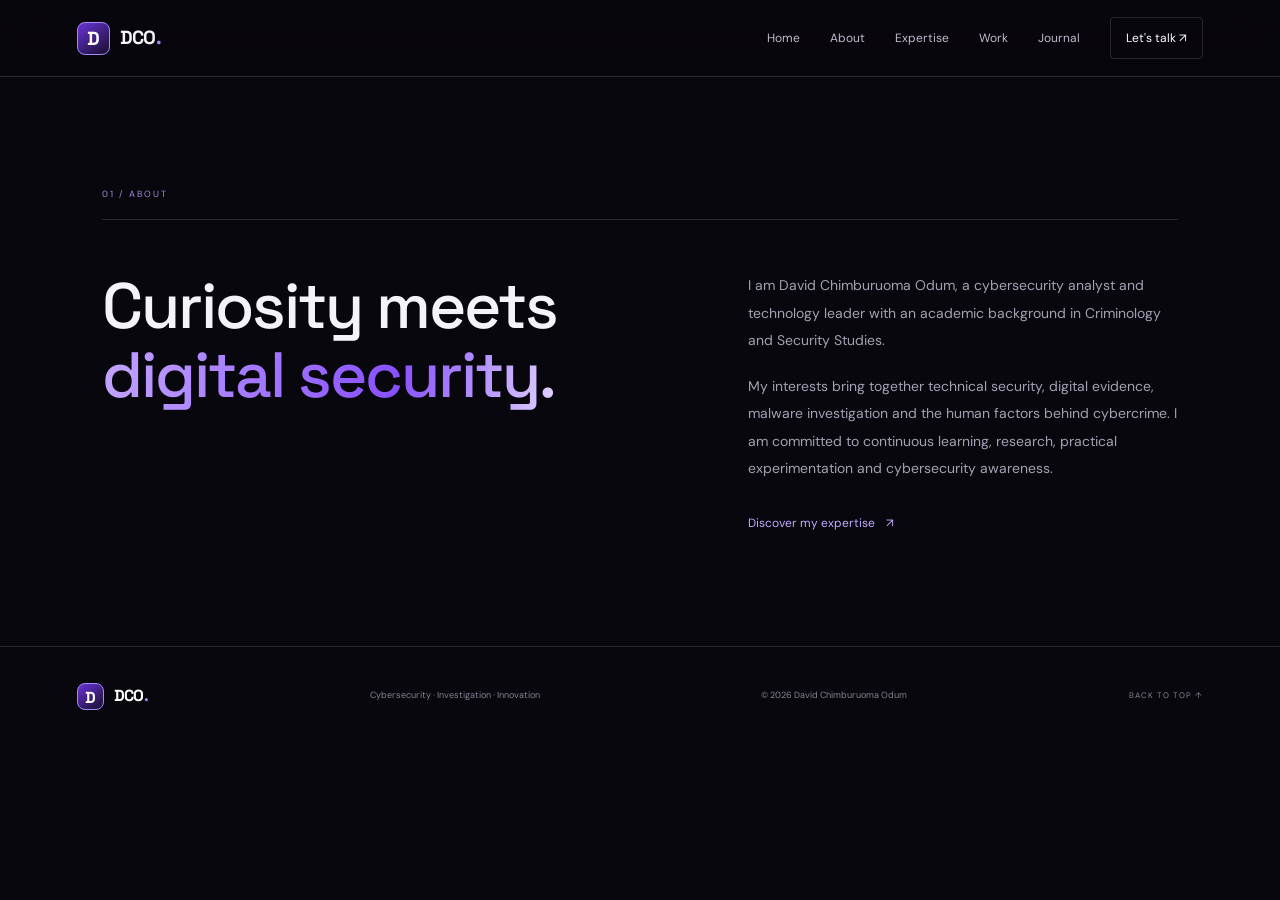
==== about.html @ 5244b2b3 "Add cybersecurity portfolio website" ====
<!DOCTYPE html>
<html lang="en">
<head>
  <meta charset="UTF-8">
  <meta name="viewport" content="width=device-width, initial-scale=1">
  <meta name="theme-color" content="#08070d">
  <meta name="description" content="Explore the portfolio of David Chimburuoma Odum, cybersecurity analyst, CEO and technology leader specializing in digital forensics, malware analysis and cyber awareness.">
  <title>About | David Chimburuoma Odum — Cybersecurity & Technology</title>
  <link rel="preconnect" href="https://fonts.googleapis.com">
  <link rel="preconnect" href="https://fonts.gstatic.com" crossorigin>
  <link href="https://fonts.googleapis.com/css2?family=DM+Sans:wght@400;500;600;700&family=Space+Grotesk:wght@400;500;600;700&display=swap" rel="stylesheet">
  <link rel="stylesheet" href="style.css">
</head>
<body>

<header class="site-header">
  <nav class="nav">
    <a class="brand" href="index.html" aria-label="DCO Home">
      <span class="brand-symbol">D</span>
      <span>DCO<span class="brand-dot">.</span></span>
    </a>

    <button class="menu-toggle" id="menu-toggle"
      aria-label="Open navigation" aria-expanded="false">☰</button>

    <div class="nav-links" id="nav-links">
      <a href="index.html">Home</a>
      <a href="about.html">About</a>
      <a href="expertise.html">Expertise</a>
      <a href="projects.html">Work</a>
      <a href="blog.html">Journal</a>
      <a class="nav-contact" href="contact.html">Let's talk ↗</a>
    </div>
  </nav>
</header>

<main>
<section class="intro-section section" id="about">
    <div class="section-index">01 / ABOUT</div>
    <div class="intro-grid">
      <h2>Curiosity meets<br><span>digital security.</span></h2>
      <div class="intro-copy">
        <p>
          I am David Chimburuoma Odum, a cybersecurity analyst and
          technology leader with an academic background in Criminology
          and Security Studies.
        </p>
        <p>
          My interests bring together technical security, digital
          evidence, malware investigation and the human factors behind
          cybercrime. I am committed to continuous learning, research,
          practical experimentation and cybersecurity awareness.
        </p>
        <a class="text-link" href="expertise.html">Discover my expertise <span>↗</span></a>
      </div>
    </div>
  </section>
</main>

<footer class="footer">
  <a class="brand" href="index.html"><span class="brand-symbol">D</span><span>DCO<span class="brand-dot">.</span></span></a>
  <p>Cybersecurity · Investigation · Innovation</p>
  <p>© <span id="year"></span> David Chimburuoma Odum</p>
  <a href="index.html" class="back-top">BACK TO TOP ↑</a>
</footer>


  <script src="script.js"></script>
</body>
</html>
---- style.css ----
:root {
  --bg: #08070d;
  --panel: #111019;
  --white: #f5f3fa;
  --muted: #a4a0b2;
  --purple: #8d45ff;
  --violet: #b19aff;
  --line: rgba(255,255,255,.13);
}

* { margin: 0; padding: 0; box-sizing: border-box; }

html { scroll-behavior: smooth; scroll-padding-top: 85px; }

body {
  background: var(--bg);
  color: var(--white);
  font-family: 'DM Sans', Arial, sans-serif;
  line-height: 1.7;
  overflow-x: hidden;
}

a { color: inherit; text-decoration: none; }
button, a { -webkit-tap-highlight-color: transparent; }
::selection { background: #8750ff; color: white; }

.site-header {
  position: sticky;
  top: 0;
  z-index: 100;
  background: rgba(8,7,13,.88);
  backdrop-filter: blur(18px);
  border-bottom: 1px solid var(--line);
}

.nav {
  max-width: 1500px;
  min-height: 76px;
  padding: 0 6%;
  margin: auto;
  display: flex;
  align-items: center;
  justify-content: space-between;
  gap: 24px;
}

.brand {
  display: inline-flex;
  align-items: center;
  gap: 10px;
  font-family: 'Space Grotesk', sans-serif;
  font-weight: 700;
  font-size: 19px;
  letter-spacing: -.7px;
}

.brand-symbol {
  width: 33px;
  height: 33px;
  display: grid;
  place-items: center;
  border: 1px solid #a18aff;
  color: white;
  background: linear-gradient(145deg,#6b32d9,#160f2c);
  border-radius: 8px;
}

.brand-dot { color: #a98aff; }

.nav-links { display: flex; align-items: center; gap: 30px; }
.nav-links a { color: #c0bbcc; font-size: 12px; transition: color .25s; }
.nav-links a:hover { color: #b99cff; }

.nav-links .nav-contact {
  padding: 10px 15px;
  border: 1px solid var(--line);
  border-radius: 4px;
  color: white;
}

.menu-toggle {
  display: none;
  background: transparent;
  border: 1px solid var(--line);
  color: white;
  font-size: 23px;
  border-radius: 6px;
  padding: 3px 10px;
}

.hero {
  min-height: 850px;
  height: calc(100svh - 76px);
  max-height: 1100px;
  min-width: 0;
  position: relative;
  isolation: isolate;
  overflow: hidden;
  padding: 0 6%;
  display: flex;
  flex-direction: column;
  justify-content: center;
  background:
    radial-gradient(ellipse at 74% 60%, rgba(73,30,157,.13), transparent 36%),
    #08070d;
}

.hero-topline, .hero-bottomline {
  position: absolute;
  left: 6%;
  right: 6%;
  display: flex;
  align-items: center;
  justify-content: space-between;
  color: #a5a0b2;
  font-size: 9px;
  letter-spacing: 1.5px;
}

.hero-topline { top: 30px; }
.hero-bottomline {
  bottom: 22px;
  padding-top: 15px;
  border-top: 1px solid var(--line);
}

.hero-bottomline a { font-size: 22px; color: white; }

.hero-copy {
  position: relative;
  z-index: 3;
  width: 59%;
  padding-bottom: 12px;
}

.eyebrow {
  color: #c0a5ff;
  font-size: 10px;
  font-weight: 600;
  letter-spacing: 2px;
  margin-bottom: 23px;
}

.live-dot {
  display: inline-block;
  width: 6px;
  height: 6px;
  margin-right: 8px;
  background: #b89aff;
  border-radius: 50%;
  box-shadow: 0 0 12px #9d68ff;
}

.hero h1 {
  font-family: 'Space Grotesk', sans-serif;
  font-size: clamp(52px, 7.5vw, 105px);
  line-height: .99;
  letter-spacing: -5px;
  font-weight: 500;
}

.hero h1 span, .section h2 span, .contact-section h2 span {
  color: #ad8aff;
  background: linear-gradient(100deg,#c4a6ff,#8750ff 65%,#e1d3ff);
  -webkit-background-clip: text;
  background-clip: text;
  -webkit-text-fill-color: transparent;
}

.hero-description {
  color: #b3aebe;
  max-width: 450px;
  font-size: 14px;
  line-height: 1.9;
  margin-top: 25px;
}

.hero-actions { display: flex; flex-wrap: wrap; gap: 12px; margin-top: 27px; }

.button {
  display: inline-flex;
  align-items: center;
  justify-content: center;
  gap: 13px;
  padding: 13px 18px;
  border-radius: 3px;
  font-size: 11px;
  font-weight: 700;
  transition: transform .25s, background .25s, border-color .25s;
}

.button:hover { transform: translateY(-3px); }

.button-light {
  color: #11091d;
  background: linear-gradient(105deg,#d5c0ff,#a17bff);
}

.button-outline { border: 1px solid #51465f; color: white; }
.button-outline:hover { border-color: #bd9bff; }

.hero-specialties {
  display: flex;
  flex-wrap: wrap;
  gap: 10px 22px;
  margin-top: 45px;
  color: #827c90;
  font-size: 8px;
  letter-spacing: 1px;
}

.cube-scene {
  position: absolute;
  width: min(48vw, 570px);
  height: min(48vw, 570px);
  right: 2%;
  top: 48%;
  transform: translateY(-43%);
  perspective: 1000px;
  z-index: 1;
}

.cube-glow {
  position: absolute;
  inset: 14%;
  border-radius: 50%;
  background: #5c1cff;
  filter: blur(90px);
  opacity: .46;
  animation: glowPulse 5s ease-in-out infinite alternate;
}

.cube {
  width: 47%;
  height: 47%;
  position: absolute;
  top: 25%;
  left: 26.5%;
  transform-style: preserve-3d;
  transform: rotateX(-25deg) rotateY(-35deg);
  animation: cubeFloat 8s ease-in-out infinite, cubeRotate 24s linear infinite;
}

.cube-face {
  position: absolute;
  width: 100%;
  height: 100%;
  border: 1px solid #b19aff;
  background:
    linear-gradient(rgba(127,70,255,.17) 1px, transparent 1px),
    linear-gradient(90deg,rgba(127,70,255,.17) 1px, transparent 1px),
    linear-gradient(135deg,rgba(104,40,255,.3),rgba(17,8,45,.85));
  background-size: 12px 12px,12px 12px,100% 100%;
  box-shadow: inset 0 0 35px rgba(131,57,255,.45), 0 0 20px rgba(123,60,255,.3);
}

.cube-face.front { transform: translateZ(85px); }
.cube-face.back { transform: rotateY(180deg) translateZ(85px); }
.cube-face.right { transform: rotateY(90deg) translateZ(85px); }
.cube-face.left { transform: rotateY(-90deg) translateZ(85px); }
.cube-face.top { transform: rotateX(90deg) translateZ(85px); }
.cube-face.bottom { transform: rotateX(-90deg) translateZ(85px); }

.cube-orbit {
  position: absolute;
  top: 19%;
  left: 13%;
  width: 75%;
  height: 61%;
  border: 1px solid rgba(166,119,255,.32);
  border-radius: 50%;
  transform: rotate(-32deg);
}

.orbit-two {
  transform: rotate(58deg);
  border-color: rgba(119,85,255,.22);
}

.cube-caption {
  position: absolute;
  bottom: 10%;
  right: 2%;
  font-size: 8px;
  letter-spacing: 2px;
  color: #c4b4ff;
}

.cube-caption span { color: #73638d; }

.section { padding: 110px 8%; max-width: 1500px; margin: auto; }

.section-index {
  color: #a58ae4;
  font-size: 9px;
  letter-spacing: 2px;
  padding-bottom: 17px;
  border-bottom: 1px solid var(--line);
  margin-bottom: 52px;
}

.intro-grid {
  display: grid;
  grid-template-columns: 1fr .8fr;
  gap: 10%;
}

.section h2, .contact-section h2 {
  font-family: 'Space Grotesk', sans-serif;
  font-size: clamp(37px,5vw,65px);
  line-height: 1.08;
  letter-spacing: -2px;
  font-weight: 500;
}

.intro-copy p {
  color: var(--muted);
  font-size: 14px;
  margin-bottom: 19px;
  line-height: 1.95;
}

.text-link { display: inline-block; margin-top: 12px; font-size: 12px; color: #c3aaff; }
.text-link span { margin-left: 8px; }

.section-heading { display: flex; justify-content: space-between; align-items: end; gap: 25px; margin-bottom: 42px; }
.section-heading p { max-width: 300px; color: var(--muted); font-size: 12px; }

.expertise-grid { display: grid; grid-template-columns: repeat(2,minmax(0,1fr)); gap: 16px; }

.feature-card {
  padding: 25px;
  position: relative;
  border: 1px solid var(--line);
  background: linear-gradient(145deg,#11101a,#0b0a11);
  overflow: hidden;
  transition: border-color .3s, transform .3s;
}

.feature-card:hover { transform: translateY(-5px); border-color: #7650b9; }
.feature-number { color: #a48ad6; font-size: 10px; }

.feature-art {
  height: 180px;
  margin: 22px 0;
  display: flex;
  align-items: center;
  justify-content: center;
  position: relative;
  overflow: hidden;
  background: radial-gradient(ellipse,#26144c,#0b0912 70%);
  color: #bca4ff;
}

.art-malware {
  gap: 18px;
  font-family: monospace;
  font-size: 24px;
  background:
    repeating-linear-gradient(0deg,transparent 0 15px,rgba(157,106,255,.07) 16px),
    radial-gradient(ellipse,#251046,#0b0912 70%);
}

.art-malware span:nth-child(2) { transform: translateY(-25px); color: #e0cfff; }
.art-malware span:nth-child(3) { transform: translateY(20px); }

.art-forensics { background: radial-gradient(circle,#312064,#0b0912 70%); }

.scan-ring {
  width: 120px; height: 120px;
  border: 1px solid #986aff;
  border-radius: 50%;
  box-shadow: 0 0 35px #622bb7, inset 0 0 25px #622bb7;
}

.scan-ring::before, .scan-ring::after {
  content: "";
  position: absolute;
  inset: 15px;
  border: 1px dashed #a989ff;
  border-radius: 50%;
}

.scan-ring::after { inset: 32px; }

.scan-core {
  position: absolute;
  font: 42px 'Space Grotesk',sans-serif;
  color: white;
}

.art-awareness {
  flex-direction: column;
  align-items: flex-start;
  padding-left: 12%;
  font: 500 clamp(22px,3vw,36px) 'Space Grotesk',sans-serif;
  background: radial-gradient(ellipse at 80% 30%,#2b1751,#0b0912 72%);
}

.art-awareness span:last-child { color: #b49aff; }

.art-leadership { font: 500 24px 'Space Grotesk',sans-serif; text-align: center; }
.leadership-orbit { position: absolute; width: 160px; height: 160px; border: 1px solid #7750be; border-radius: 50%; box-shadow: 0 0 30px #49207d; }
.art-leadership span:last-child { z-index: 1; }

.feature-card h3, .project-info h3, .journal-card h3 {
  font: 500 21px 'Space Grotesk',sans-serif;
  margin-bottom: 12px;
}

.feature-card p, .project-info p, .journal-card p { color: var(--muted); font-size: 12px; line-height: 1.9; }

.card-footer { display: block; margin-top: 23px; font-size: 8px; letter-spacing: 1.5px; color: #a991df; }

.project-list { display: grid; gap: 24px; }

.project {
  display: grid;
  grid-template-columns: 1.1fr .9fr;
  border: 1px solid var(--line);
  background: #0d0b14;
  transition: border-color .3s;
}

.project:hover { border-color: #7650b9; }

.project-visual {
  min-height: 250px;
  position: relative;
  display: grid;
  place-items: center;
  overflow: hidden;
  background: radial-gradient(ellipse,#27124a,#0c0a12 70%);
}

.project-visual > span {
  position: absolute; top: 16px; left: 18px;
  font-size: 10px; color: #ad91ed;
}

.terminal-art {
  font: 14px/2 monospace;
  padding: 23px;
  width: 75%;
  border: 1px solid #6d48a6;
  background: rgba(9,8,16,.9);
  box-shadow: 0 0 50px rgba(113,50,255,.13);
  color: #d7c6ff;
}

.terminal-art span { color: #9e82e7; }

.project-two { background: radial-gradient(ellipse,#172b49,#0b0a12 72%); }

.radar-art {
  width: 150px; height: 150px;
  border-radius: 50%;
  border: 1px solid #73b9ff;
  background: repeating-radial-gradient(circle,transparent 0 20px,rgba(90,165,255,.23) 21px 22px);
  position: relative;
}

.radar-art::before {
  content: "";
  position: absolute;
  left: 50%; top: 0; height: 50%;
  width: 1px; background: #7cbbff;
  transform-origin: bottom;
  animation: radar 5s linear infinite;
}

.radar-art i {
  position: absolute;
  width: 5px; height: 5px;
  border-radius: 50%; background: #b9e0ff;
  top: 30%; left: 65%;
  box-shadow: 0 0 12px #7abaff;
}

.radar-art i:nth-child(2) { top: 65%; left: 35%; }
.radar-art i:nth-child(3) { top: 42%; left: 28%; }

.project-three { background: radial-gradient(ellipse,#35204d,#0b0a12 70%); }

.research-art {
  font: 500 25px/1.4 'Space Grotesk',sans-serif;
  letter-spacing: 3px;
  text-align: center;
  color: #d6c1ff;
  text-shadow: 0 0 30px #9555ff;
}

.project-info { padding: 32px; align-self: center; }
.project-type, .journal-meta { display: block; color: #b094ed; font-size: 8px; letter-spacing: 1.5px; margin-bottom: 15px; }
.project-status { display: inline-block; margin-top: 22px; font-size: 8px; letter-spacing: 1px; color: #b9a9d9; border: 1px solid var(--line); padding: 6px 9px; }
.disclaimer { margin-top: 20px; color: #827d8e; font-size: 10px; }

.journal-grid { display: grid; grid-template-columns: repeat(3,minmax(0,1fr)); gap: 17px; }

.journal-card { border: 1px solid var(--line); padding: 14px 14px 22px; background: #0d0b14; }
.journal-art { height: 155px; margin-bottom: 22px; position: relative; display: grid; place-items: center; overflow: hidden; }
.journal-art > span:first-child { position: absolute; top: 12px; left: 13px; font-size: 9px; }
.journal-blue { background: radial-gradient(ellipse,#233c62,#10101a 75%); }
.journal-purple { background: radial-gradient(ellipse,#462273,#110b19 75%); }
.journal-green { background: radial-gradient(ellipse,#17443e,#0a1112 75%); }
.journal-symbol { font: 500 65px 'Space Grotesk',sans-serif; opacity: .8; }
.journal-card h3 { font-size: 17px; }
.journal-card p { margin-bottom: 18px; }
.coming-soon { font-size: 8px; color: #ad95e0; letter-spacing: 1px; }

.ad-placeholder {
  min-height: 100px;
  margin-top: 50px;
  border: 1px dashed #3a3249;
  display: flex;
  flex-direction: column;
  align-items: center;
  justify-content: center;
  gap: 5px;
  text-align: center;
  color: #7e788c;
  padding: 20px;
}

.ad-placeholder span { font-size: 8px; letter-spacing: 2px; }
.ad-placeholder p { font-size: 10px; }

.contact-section {
  position: relative;
  isolation: isolate;
  overflow: hidden;
  text-align: center;
  max-width: 1200px;
  margin: 20px auto 70px;
  padding: 85px 8%;
  border: 1px solid var(--line);
  background: radial-gradient(ellipse at 50% 100%,rgba(91,42,164,.22),transparent 55%),#0d0a14;
}

.contact-section .section-index { text-align: left; }
.contact-section .eyebrow { margin-bottom: 22px; }
.contact-section h2 { font-size: clamp(45px,7vw,78px); }
.contact-description { max-width: 480px; margin: 22px auto 27px; color: var(--muted); font-size: 13px; }
.contact-url { margin-top: 35px; font-size: 8px; letter-spacing: 2px; color: #81768f; }

.contact-orb {
  position: absolute;
  z-index: -1;
  width: 300px; height: 300px;
  border-radius: 50%;
  background: #5820b0;
  opacity: .13;
  filter: blur(90px);
  left: calc(50% - 150px);
  bottom: -200px;
}

.footer {
  border-top: 1px solid var(--line);
  min-height: 100px;
  padding: 28px 6%;
  display: flex;
  align-items: center;
  justify-content: space-between;
  gap: 20px;
  color: #898394;
  font-size: 9px;
}

.footer .brand { color: white; font-size: 16px; }
.footer .brand-symbol { width: 27px; height: 27px; }
.back-top { font-size: 8px; letter-spacing: 1px; }

@keyframes cubeFloat {
  0%,100% { translate: 0 0; }
  50% { translate: 0 -16px; }
}

@keyframes cubeRotate {
  from { rotate: 0deg; }
  to { rotate: 360deg; }
}

@keyframes glowPulse {
  from { opacity: .28; transform: scale(.88); }
  to { opacity: .58; transform: scale(1.12); }
}

@keyframes radar {
  from { transform: rotate(0deg); }
  to { transform: rotate(360deg); }
}

@media (min-width: 1200px) {
  .hero { padding-left: 8%; padding-right: 8%; }
  .hero-copy { width: 54%; }
  .cube-scene { right: 6%; }
}

@media (max-width: 850px) {
  .hero { min-height: 790px; height: auto; }
  .hero-copy { width: 75%; }
  .cube-scene { width: 440px; height: 440px; right: -100px; top: 56%; opacity: .78; }
  .intro-grid { grid-template-columns: 1fr; gap: 30px; }
  .section-heading { align-items: flex-start; flex-direction: column; }
  .journal-grid { grid-template-columns: repeat(2,minmax(0,1fr)); }
  .footer { flex-wrap: wrap; }
}

@media (max-width: 600px) {
  .nav { min-height: 67px; padding: 0 5%; }
  .menu-toggle { display: block; }
  .nav-links {
    display: none;
    position: absolute;
    top: 66px;
    left: 0;
    right: 0;
    padding: 22px 6%;
    background: rgba(8,7,13,.98);
    border-bottom: 1px solid var(--line);
    flex-direction: column;
    align-items: stretch;
    gap: 19px;
  }
  .nav-links.open { display: flex; }
  .nav-links a { font-size: 13px; }
  .nav-links .nav-contact { text-align: center; }

  .hero {
    min-height: 810px;
    height: calc(100svh - 67px);
    max-height: 1000px;
    padding: 110px 6% 70px;
    justify-content: flex-start;
  }

  .hero-topline { top: 23px; font-size: 7px; letter-spacing: .8px; gap: 15px; }
  .hero-topline span:last-child { text-align: right; }
  .hero-copy { width: 100%; padding-top: 25px; }
  .hero h1 { font-size: clamp(51px,13vw,76px); letter-spacing: -3px; }
  .hero-description { max-width: 350px; font-size: 12px; margin-top: 18px; }
  .hero .eyebrow { font-size: 8px; letter-spacing: 1.2px; margin-bottom: 20px; }
  .hero-actions { gap: 9px; margin-top: 22px; }
  .button { padding: 12px 13px; font-size: 10px; }
  .hero-specialties { gap: 9px 15px; margin-top: 25px; font-size: 7px; }

  .cube-scene {
    width: 320px;
    height: 320px;
    top: auto;
    bottom: 15px;
    right: -25px;
    transform: none;
    opacity: .75;
  }

  .cube-face.front { transform: translateZ(48px); }
  .cube-face.back { transform: rotateY(180deg) translateZ(48px); }
  .cube-face.right { transform: rotateY(90deg) translateZ(48px); }
  .cube-face.left { transform: rotateY(-90deg) translateZ(48px); }
  .cube-face.top { transform: rotateX(90deg) translateZ(48px); }
  .cube-face.bottom { transform: rotateX(-90deg) translateZ(48px); }

  .cube-glow { filter: blur(55px); }
  .cube-caption { font-size: 7px; }
  .hero-bottomline { bottom: 10px; font-size: 7px; }

  .section { padding: 75px 6%; }
  .section-index { margin-bottom: 35px; }
  .section h2 { font-size: 39px; letter-spacing: -1.5px; }
  .expertise-grid { grid-template-columns: 1fr; }
  .feature-art { height: 165px; }
  .project { grid-template-columns: 1fr; }
  .project-visual { min-height: 210px; }
  .project-info { padding: 24px; }
  .journal-grid { grid-template-columns: 1fr; }
  .journal-art { height: 190px; }
  .contact-section { margin: 10px 5% 40px; padding: 55px 6%; }
  .contact-section h2 { font-size: 48px; }
  .footer { justify-content: center; text-align: center; flex-direction: column; gap: 12px; }
}

@media (prefers-reduced-motion: reduce) {
  *, *::before, *::after {
    animation-duration: .01ms !important;
    animation-iteration-count: 1 !important;
    scroll-behavior: auto !important;
    transition-duration: .01ms !important;
  }
}

.reveal {
  opacity: 0;
  transform: translateY(20px);
  transition: opacity .7s ease, transform .7s ease;
}

.reveal.visible {
  opacity: 1;
  transform: translateY(0);
}

/* DCO CYBERSECURITY JOURNAL */
.blog-page { min-height: 70vh; }

.blog-hero {
  padding: 100px 8% 75px;
  border-bottom: 1px solid var(--line);
  background:
    radial-gradient(ellipse at 80% 30%,rgba(94,44,174,.2),transparent 42%),
    var(--bg);
}

.blog-hero h1 {
  max-width: 1000px;
  font: 500 clamp(42px,7vw,82px)/1.08 'Space Grotesk',sans-serif;
  letter-spacing: -3px;
}

.blog-hero h1 span {
  color: #ad8aff;
  background: linear-gradient(100deg,#c4a6ff,#8750ff,#e1d3ff);
  -webkit-background-clip: text;
  background-clip: text;
  -webkit-text-fill-color: transparent;
}

.blog-intro {
  max-width: 610px;
  margin-top: 25px;
  color: var(--muted);
  font-size: 14px;
  line-height: 1.9;
}

.blog-meta {
  margin-top: 30px;
  color: #a58ae4;
  font-size: 9px;
  letter-spacing: 1.5px;
}

.blog-content { max-width: 1000px; margin: auto; padding: 70px 6%; }

.blog-article {
  padding: 45px 0;
  border-bottom: 1px solid var(--line);
  scroll-margin-top: 100px;
}

.article-top { display: flex; justify-content: space-between; gap: 15px; }

.article-category, .article-number {
  color: #b49aff;
  font-size: 9px;
  letter-spacing: 1.4px;
}

.article-number { color: #797287; }

.blog-article h2 {
  margin: 22px 0;
  font: 500 clamp(29px,4vw,43px)/1.2 'Space Grotesk',sans-serif;
  letter-spacing: -1.4px;
}

.article-lead {
  font-size: 16px !important;
  color: #c6bfd2 !important;
  line-height: 1.9 !important;
  margin-bottom: 30px !important;
}

.blog-article h3 {
  margin: 28px 0 10px;
  font: 600 19px 'Space Grotesk',sans-serif;
}

.blog-article p, .blog-article li {
  color: #aaa4b6;
  font-size: 13px;
  line-height: 2;
}

.blog-article ul, .blog-article ol { padding-left: 23px; margin: 12px 0 22px; }
.blog-article li { padding: 5px 0 5px 4px; }
.blog-article strong { color: #eee7ff; }

.article-callout {
  margin: 28px 0;
  padding: 20px;
  border-left: 2px solid #a37aff;
  background: #12101b;
  color: #c3b9d7;
  font-size: 13px;
  line-height: 1.9;
}

.article-note { margin-top: 20px; font-size: 11px !important; color: #837b91 !important; }

.share-button {
  margin-top: 24px;
  padding: 12px 17px;
  color: #e9ddff;
  background: #171121;
  border: 1px solid #514066;
  border-radius: 3px;
  font: 600 11px 'DM Sans',sans-serif;
  cursor: pointer;
}

.share-button:hover { border-color: #b49aff; }

.blog-cta {
  margin: 0 6% 70px;
  padding: 60px 7%;
  text-align: center;
  border: 1px solid var(--line);
  background: radial-gradient(ellipse at 50% 100%,rgba(91,42,164,.22),transparent 60%),#0d0a14;
}

.blog-cta h2 {
  font: 500 clamp(35px,5vw,55px) 'Space Grotesk',sans-serif;
}

.blog-cta > p:not(.eyebrow) {
  max-width: 550px;
  margin: 18px auto 25px;
  color: var(--muted);
  font-size: 13px;
}

@media(max-width:600px) {
  .blog-hero { padding: 75px 6% 55px; }
  .blog-hero h1 { letter-spacing: -1.8px; }
  .blog-content { padding: 45px 6%; }
  .blog-article { padding: 32px 0; }
  .article-top { flex-wrap: wrap; }
  .blog-article h2 { font-size: 30px; }
  .blog-article p, .blog-article li { font-size: 12px; }
  .blog-cta { padding: 42px 6%; }
}

/* CLICK-TO-OPEN PAGE NAVIGATION */
main > section.page-hidden {
  display: none !important;
}

main > section.page-active {
  display: block;
  animation: pageAppear .35s ease;
}

main > section.hero.page-active {
  display: flex;
}

.nav-links a[aria-current="page"] {
  color: #c5aaff;
  border-bottom: 1px solid #a783ff;
}

@keyframes pageAppear {
  from {
    opacity: 0;
    transform: translateY(8px);
  }
  to {
    opacity: 1;
    transform: translateY(0);
  }
}
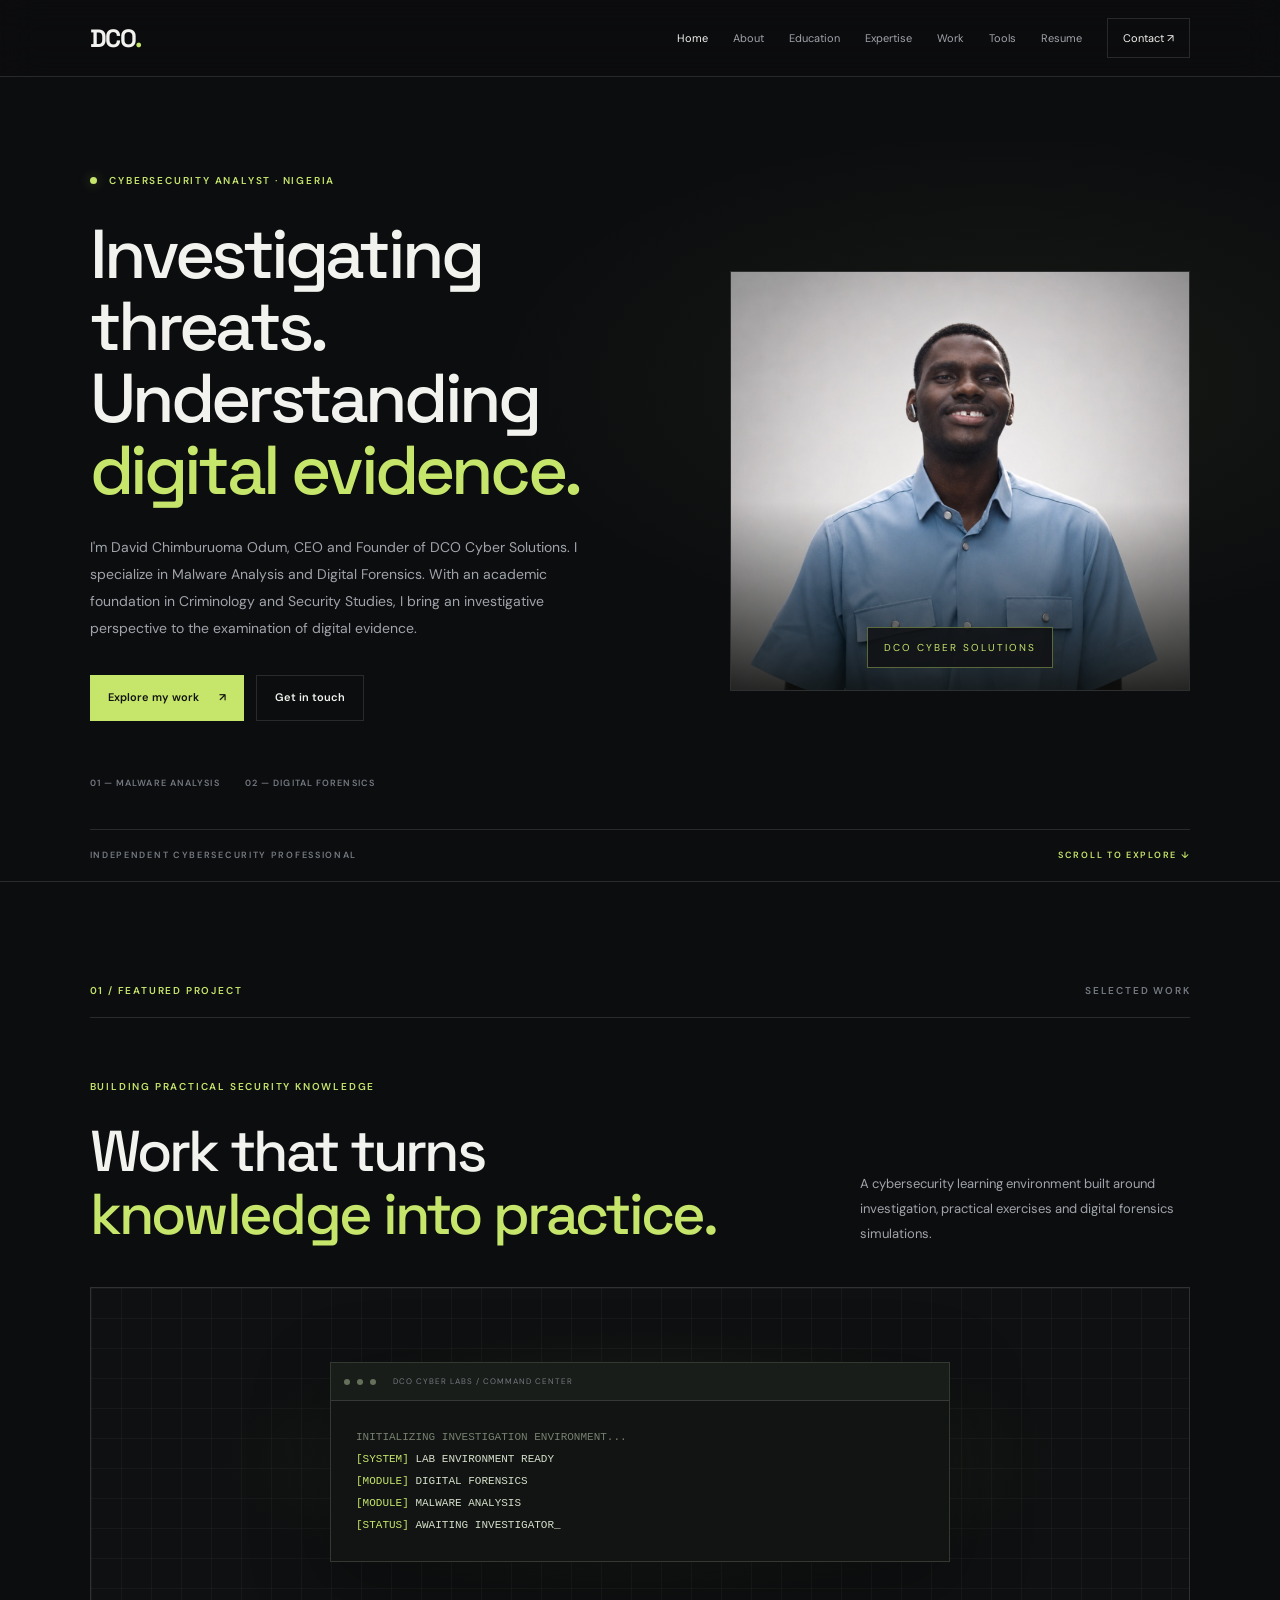
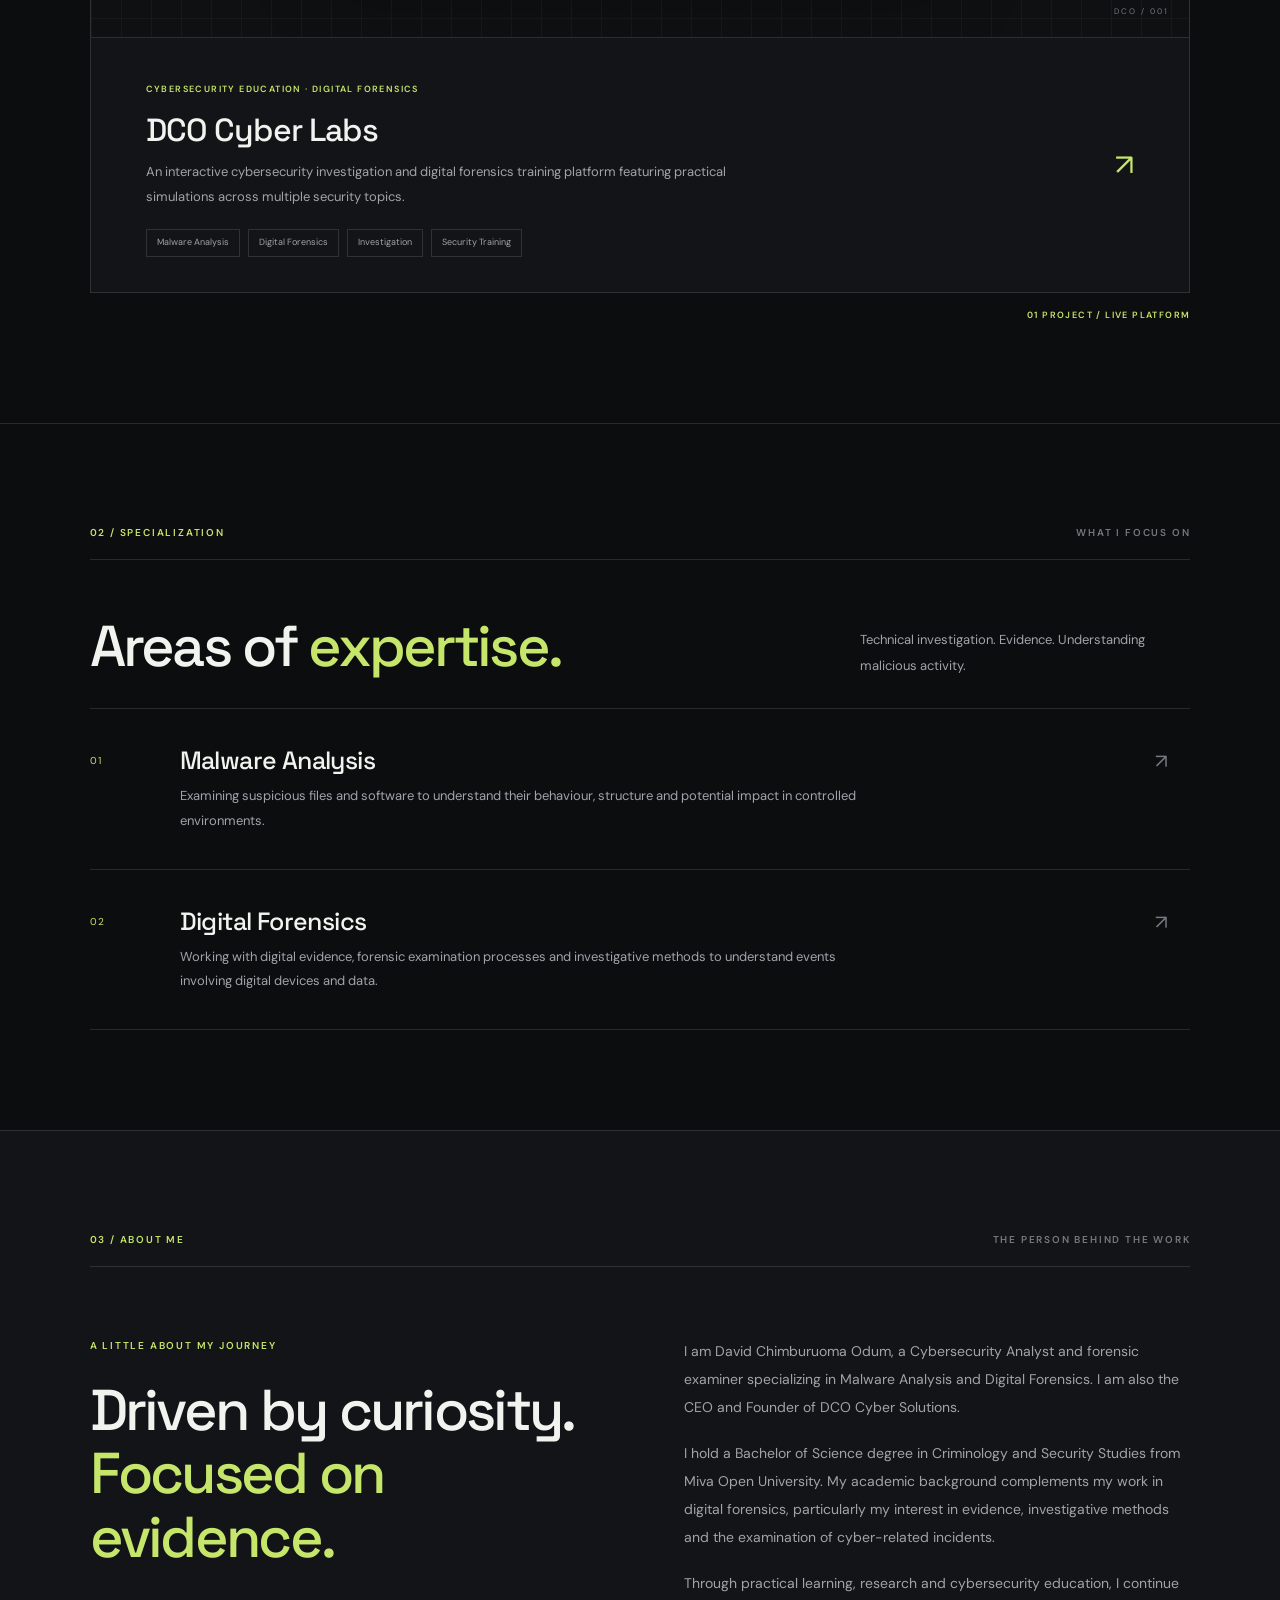
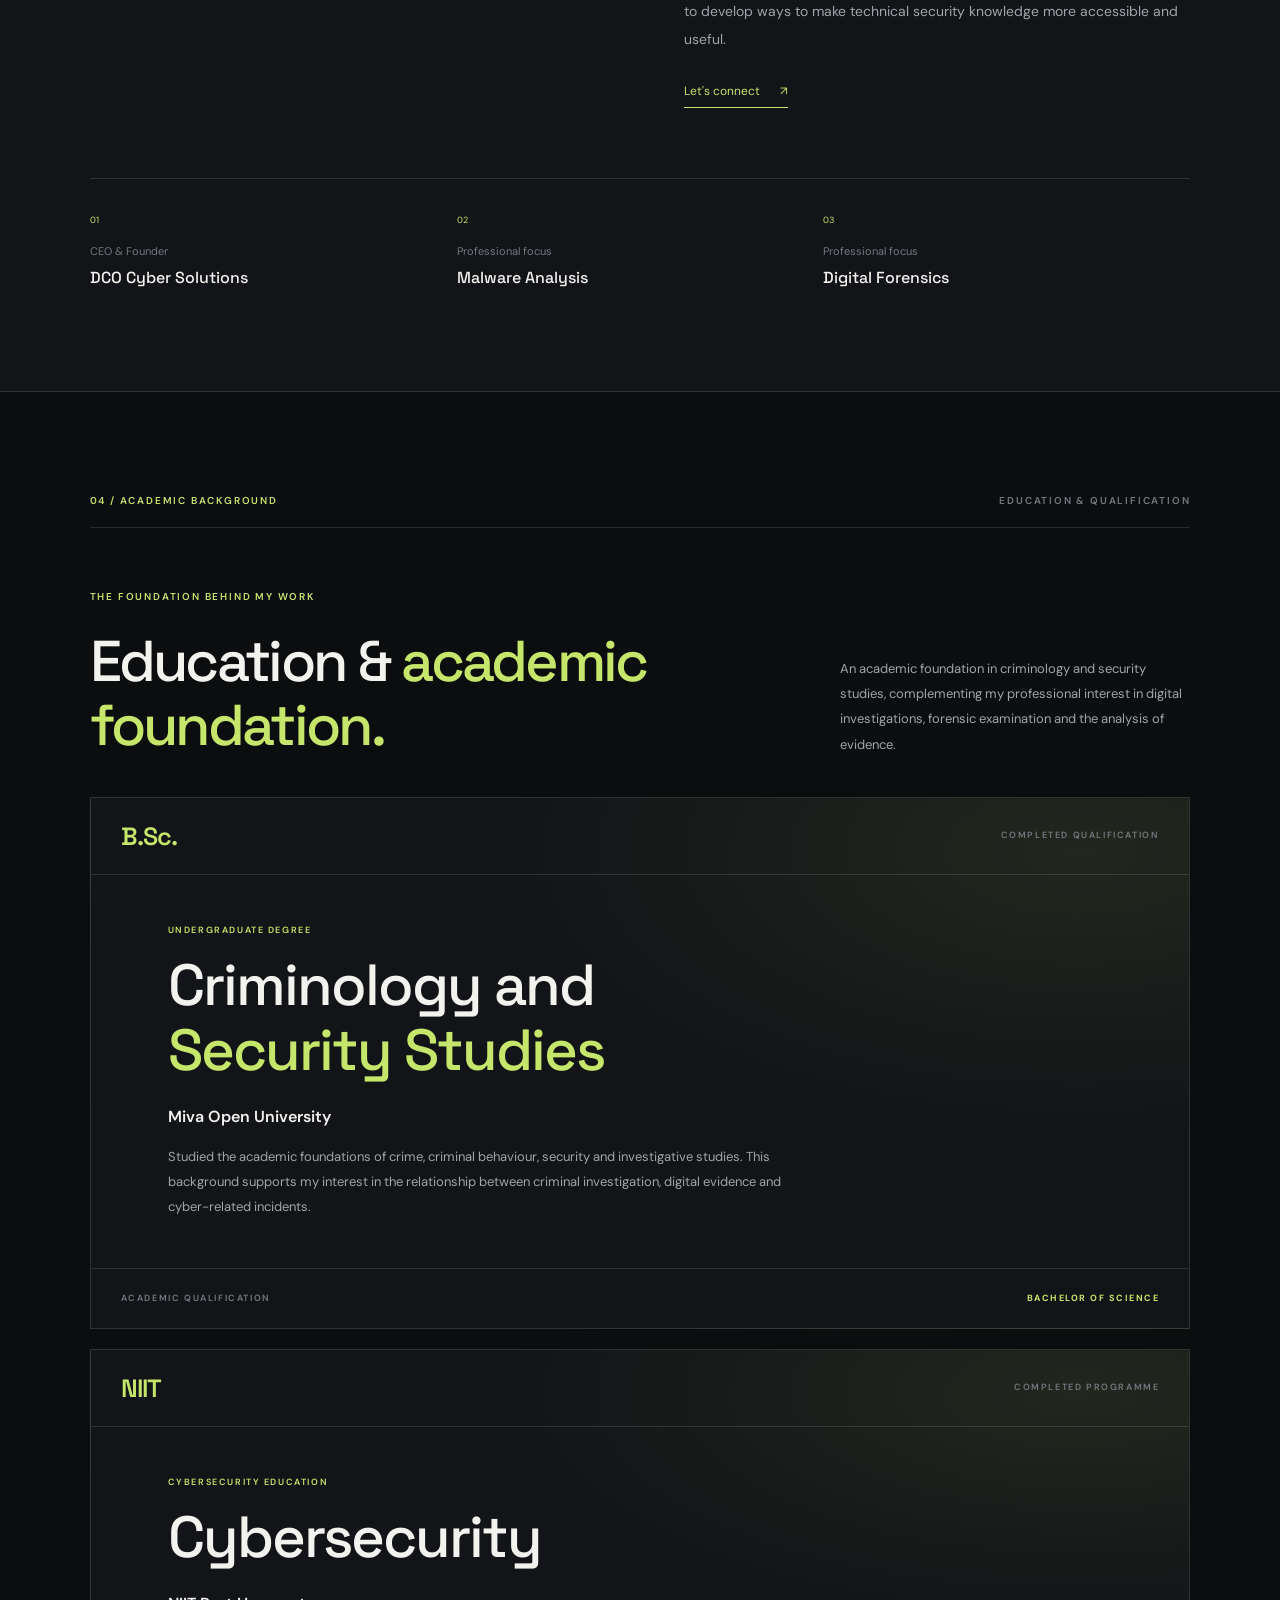
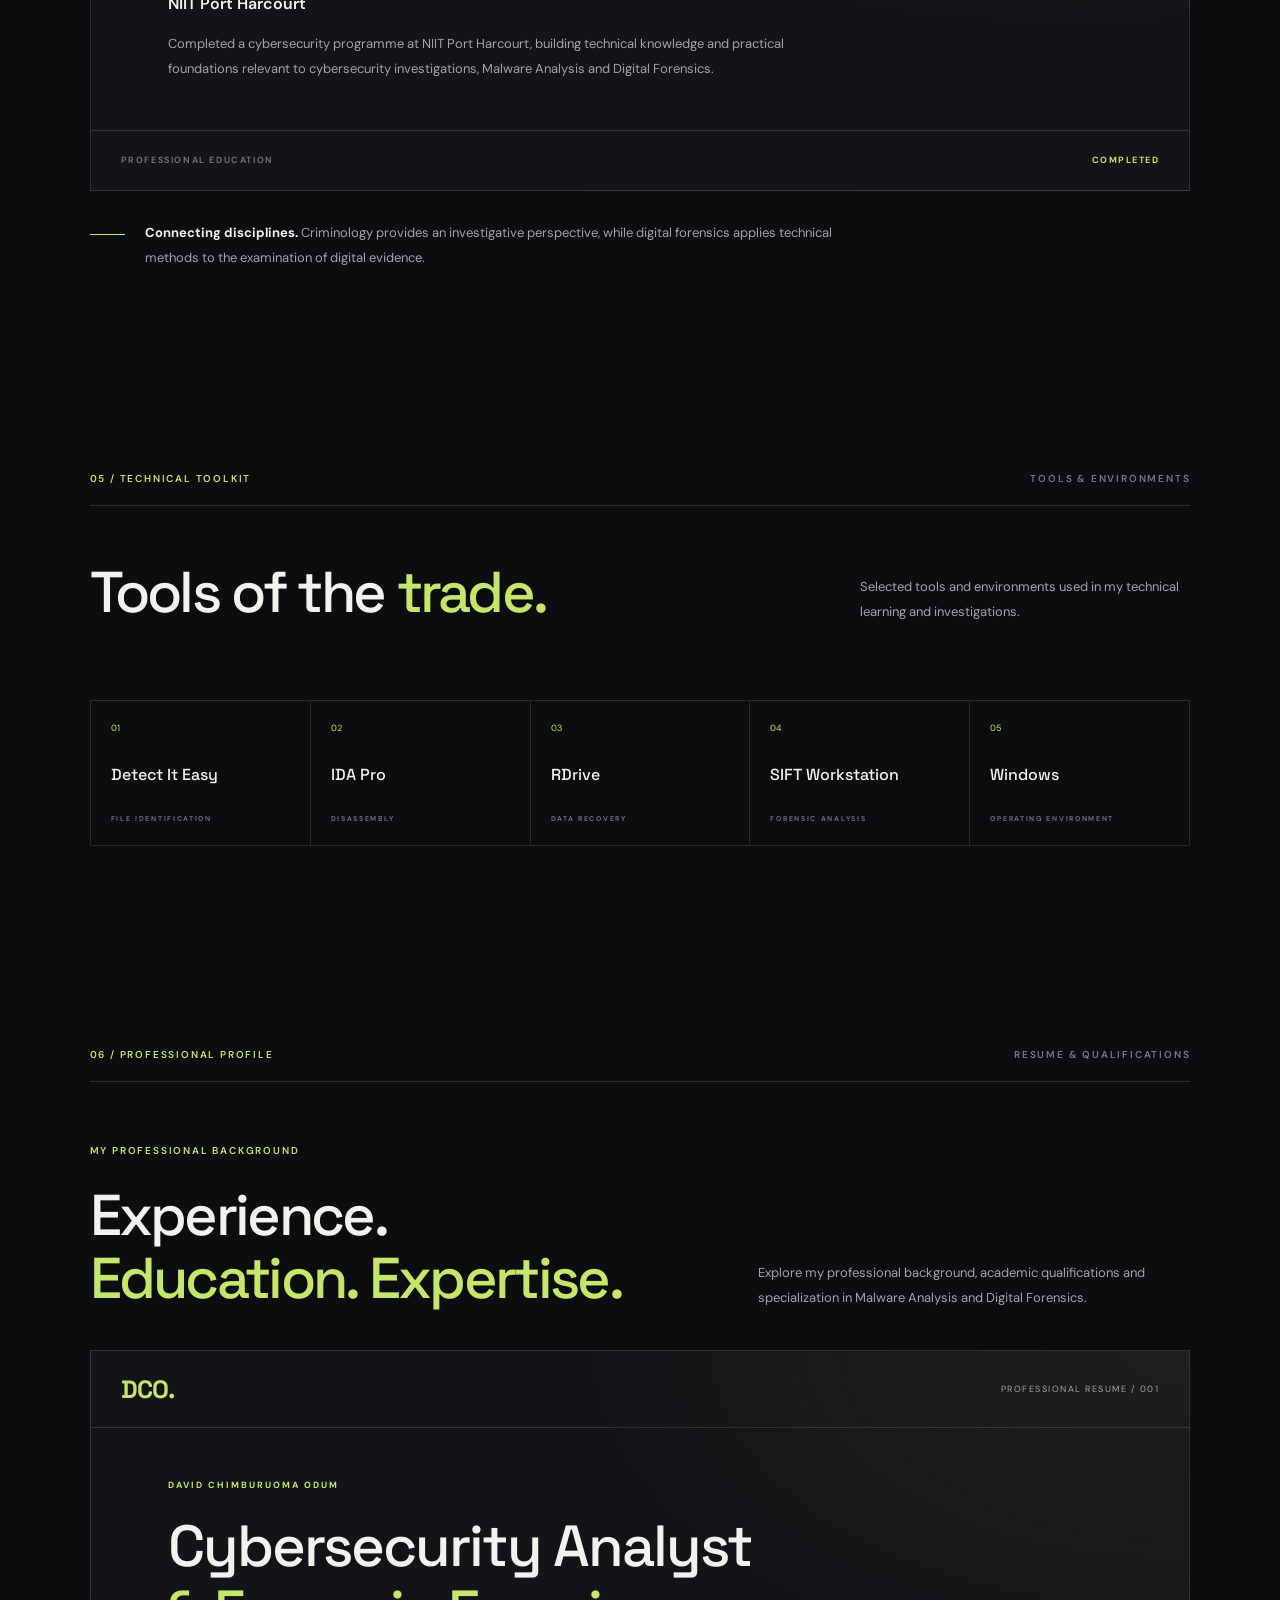
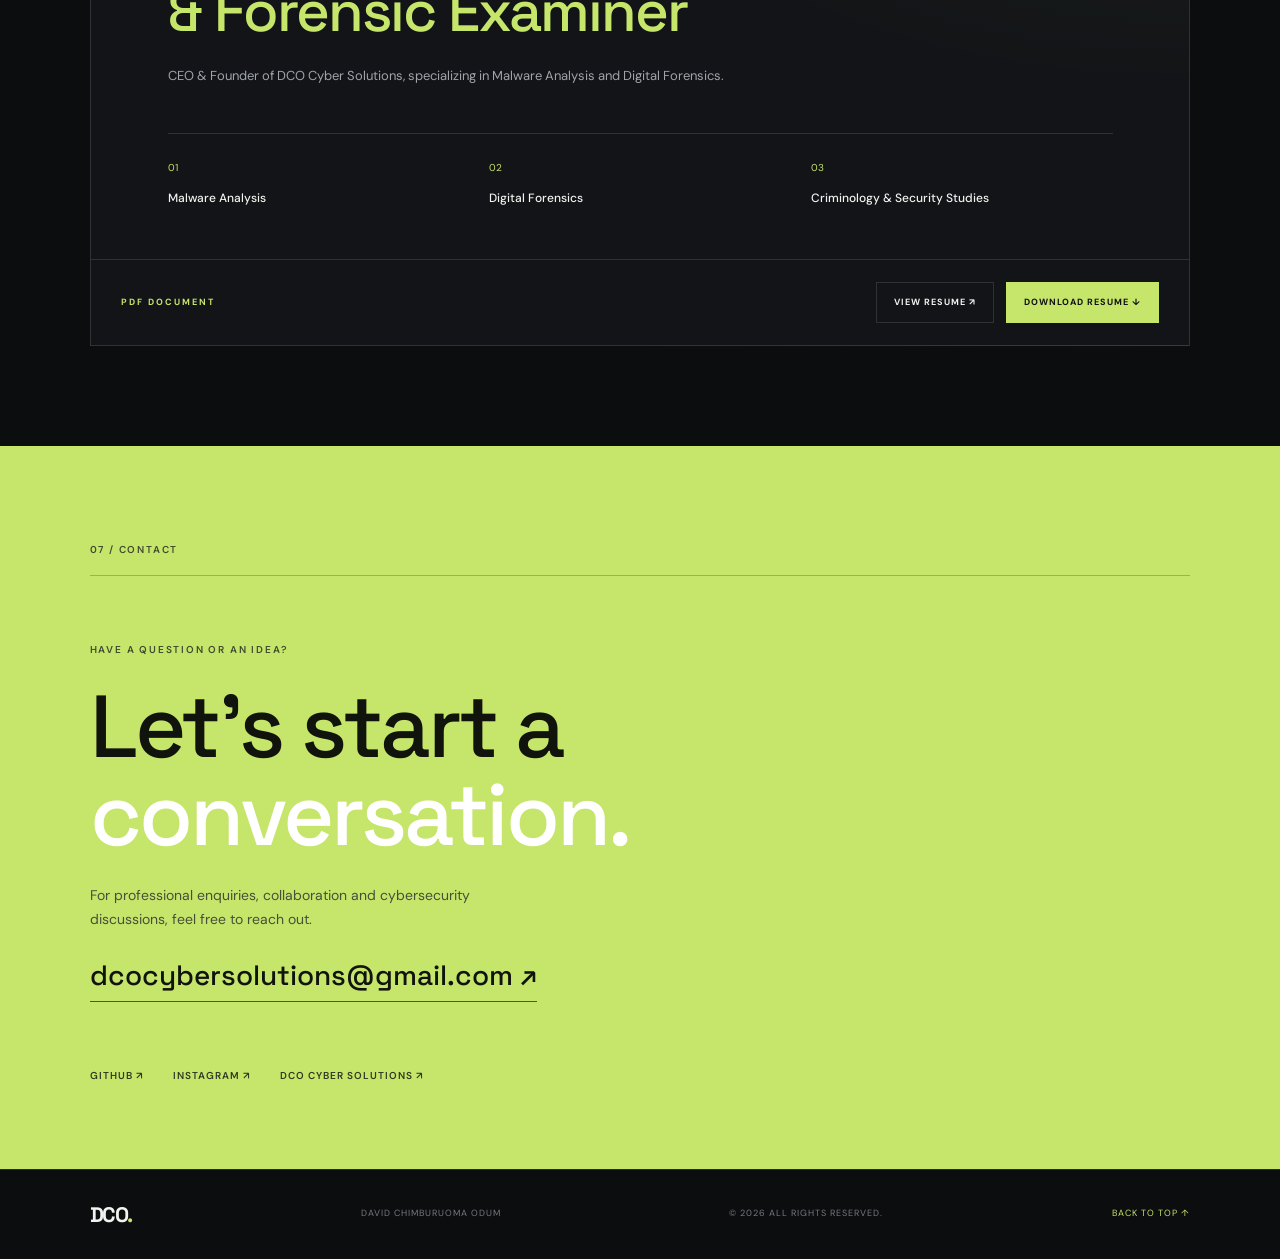
==== commit a6b86e80: "Update portfolio and add profile photo and resume" ====
--- a/about.html
+++ b/about.html
@@ -3,68 +3,11 @@
 <head>
   <meta charset="UTF-8">
   <meta name="viewport" content="width=device-width, initial-scale=1">
-  <meta name="theme-color" content="#08070d">
-  <meta name="description" content="Explore the portfolio of David Chimburuoma Odum, cybersecurity analyst, CEO and technology leader specializing in digital forensics, malware analysis and cyber awareness.">
-  <title>About | David Chimburuoma Odum — Cybersecurity & Technology</title>
-  <link rel="preconnect" href="https://fonts.googleapis.com">
-  <link rel="preconnect" href="https://fonts.gstatic.com" crossorigin>
-  <link href="https://fonts.googleapis.com/css2?family=DM+Sans:wght@400;500;600;700&family=Space+Grotesk:wght@400;500;600;700&display=swap" rel="stylesheet">
-  <link rel="stylesheet" href="style.css">
+  <meta http-equiv="refresh" content="0;url=index.html#about">
+  <title>About | David Chimburuoma Odum</title>
 </head>
 <body>
-
-<header class="site-header">
-  <nav class="nav">
-    <a class="brand" href="index.html" aria-label="DCO Home">
-      <span class="brand-symbol">D</span>
-      <span>DCO<span class="brand-dot">.</span></span>
-    </a>
-
-    <button class="menu-toggle" id="menu-toggle"
-      aria-label="Open navigation" aria-expanded="false">☰</button>
-
-    <div class="nav-links" id="nav-links">
-      <a href="index.html">Home</a>
-      <a href="about.html">About</a>
-      <a href="expertise.html">Expertise</a>
-      <a href="projects.html">Work</a>
-      <a href="blog.html">Journal</a>
-      <a class="nav-contact" href="contact.html">Let's talk ↗</a>
-    </div>
-  </nav>
-</header>
-
-<main>
-<section class="intro-section section" id="about">
-    <div class="section-index">01 / ABOUT</div>
-    <div class="intro-grid">
-      <h2>Curiosity meets<br><span>digital security.</span></h2>
-      <div class="intro-copy">
-        <p>
-          I am David Chimburuoma Odum, a cybersecurity analyst and
-          technology leader with an academic background in Criminology
-          and Security Studies.
-        </p>
-        <p>
-          My interests bring together technical security, digital
-          evidence, malware investigation and the human factors behind
-          cybercrime. I am committed to continuous learning, research,
-          practical experimentation and cybersecurity awareness.
-        </p>
-        <a class="text-link" href="expertise.html">Discover my expertise <span>↗</span></a>
-      </div>
-    </div>
-  </section>
-</main>
-
-<footer class="footer">
-  <a class="brand" href="index.html"><span class="brand-symbol">D</span><span>DCO<span class="brand-dot">.</span></span></a>
-  <p>Cybersecurity · Investigation · Innovation</p>
-  <p>© <span id="year"></span> David Chimburuoma Odum</p>
-  <a href="index.html" class="back-top">BACK TO TOP ↑</a>
-</footer>
-
-
-  <script src="script.js"></script>
+  <p>Redirecting to <a href="index.html#about">About David Chimburuoma Odum</a>...</p>
+  <script>location.replace("index.html#about");</script>
 </body>
 </html>
